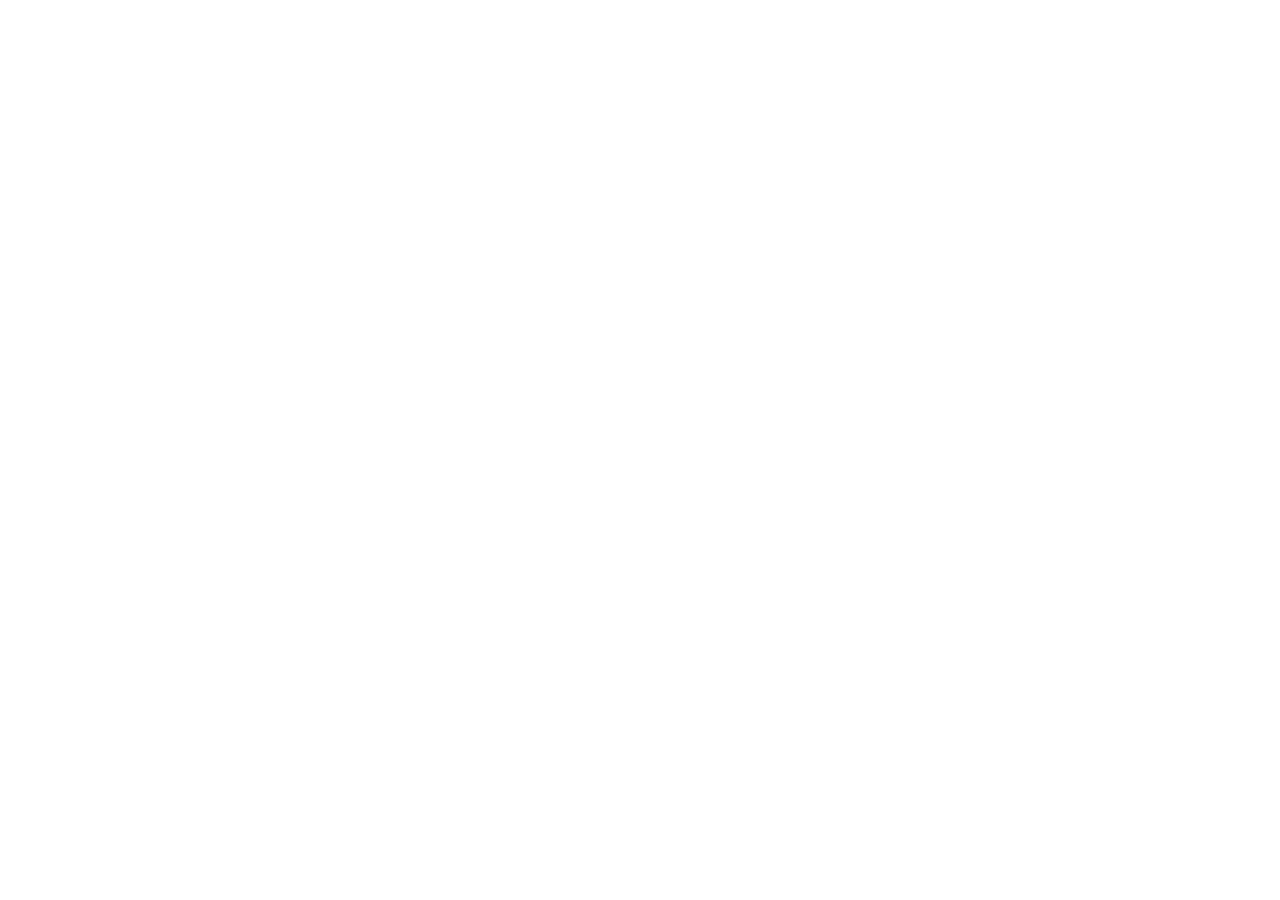
==== index.html @ 96f1d89b "wip" ====
<!DOCTYPE html>
<html lang="en">
<head>
    <meta charset="UTF-8">
    <meta name="viewport" content="width=device-width, initial-scale=1.0">
    <title>Document</title>
    <link rel="stylesheet" href="">
</head>
<body>
    
</body>
</html>
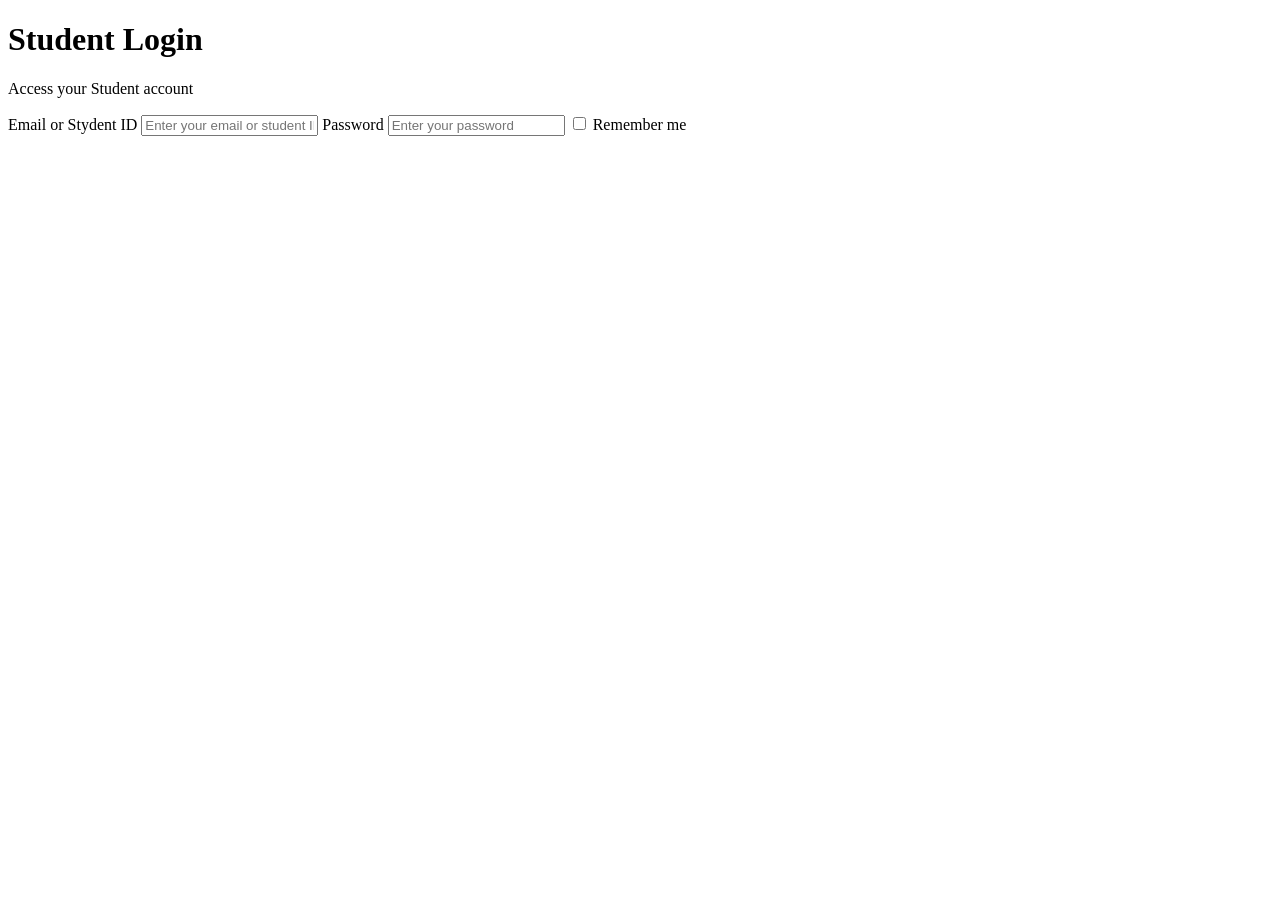
==== commit 358cedee: "wip" ====
--- a/index.html
+++ b/index.html
@@ -4,9 +4,27 @@
     <meta charset="UTF-8">
     <meta name="viewport" content="width=device-width, initial-scale=1.0">
     <title>Document</title>
-    <link rel="stylesheet" href="">
+    <link rel="preconnect" href="https://fonts.googleapis.com">
+    <link rel="preconnect" href="https://fonts.gstatic.com" crossorigin>
+    <link href="https://fonts.googleapis.com/css2?family=Poppins:ital,wght@0,100;0,200;0,300;0,400;0,500;0,600;0,700;0,800;0,900;1,100;1,200;1,300;1,400;1,500;1,600;1,700;1,800;1,900&display=swap" rel="stylesheet">
+    <link rel="stylesheet" href="reset.css">
 </head>
 <body>
-    
+    <header>
+        <form action="/api/register" method="post" class="start"></form>
+        <h1>Student Login</h1>
+        <p>Access your Student account</p>
+    </header>
+<!-- Поле email -->
+ <label for="email">Email or Stydent ID</label>
+ <input type="email" id="email" name="email" placeholder="Enter your email or student ID">
+
+<!-- Поле пароля -->
+ <label for="password">Password</label>
+ <input type="password" id="password" name="password" placeholder="Enter your password">
+ <label>
+  <input type="checkbox" name="agree" value="yes">
+  Remember me
+</label>
 </body>
 </html>
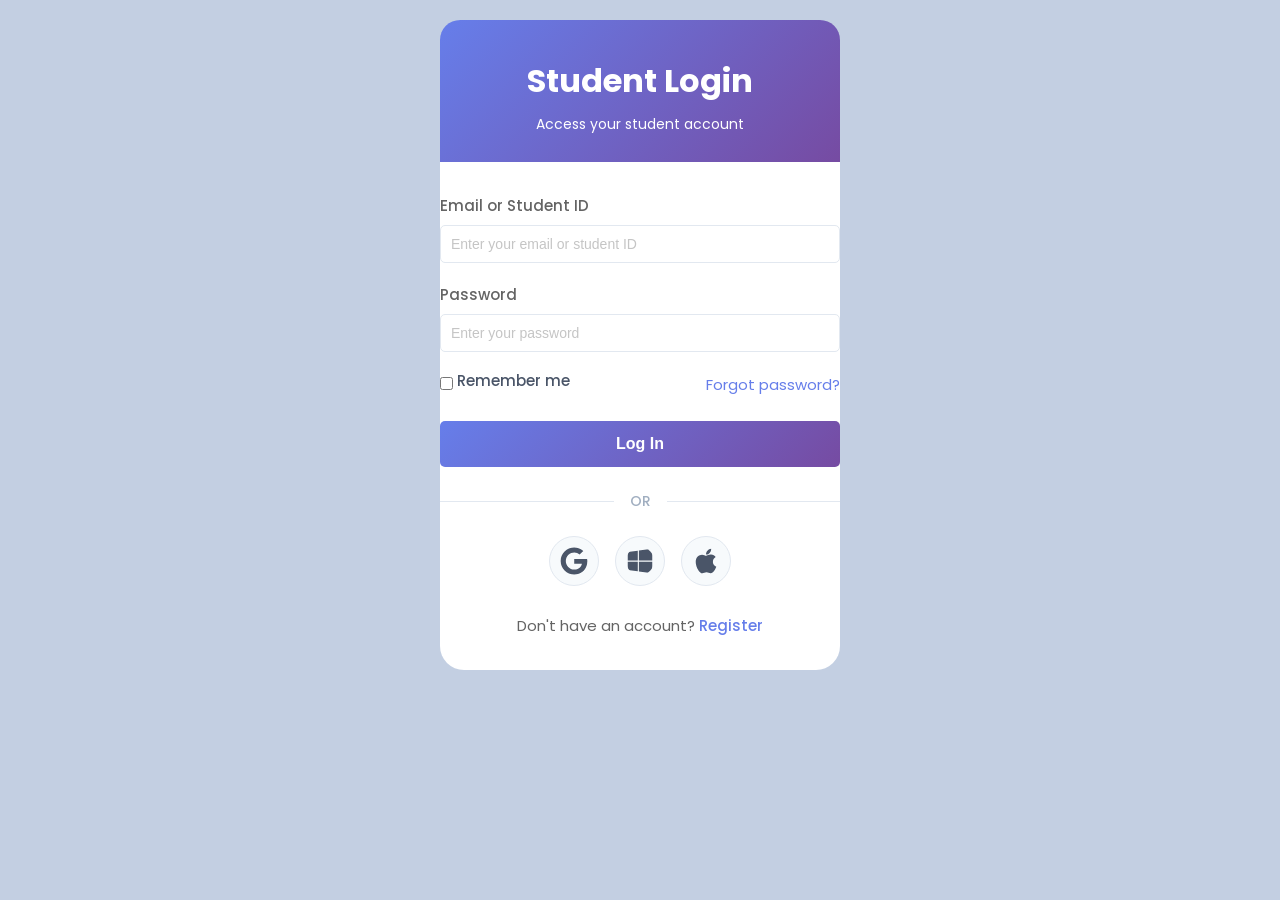
==== commit c194c7b7: "wip" ====
--- a/index.html
+++ b/index.html
@@ -3,28 +3,50 @@
 <head>
     <meta charset="UTF-8">
     <meta name="viewport" content="width=device-width, initial-scale=1.0">
-    <title>Document</title>
+    <title>Zen</title>
     <link rel="preconnect" href="https://fonts.googleapis.com">
     <link rel="preconnect" href="https://fonts.gstatic.com" crossorigin>
-    <link href="https://fonts.googleapis.com/css2?family=Poppins:ital,wght@0,100;0,200;0,300;0,400;0,500;0,600;0,700;0,800;0,900;1,100;1,200;1,300;1,400;1,500;1,600;1,700;1,800;1,900&display=swap" rel="stylesheet">
+    <link href="https://fonts.googleapis.com/css2?family=Poppins:wght@300;400;500;600;700&display=swap" rel="stylesheet">
     <link rel="stylesheet" href="reset.css">
+    <link rel="stylesheet" href="style.css">
 </head>
 <body>
-    <header>
-        <form action="/api/register" method="post" class="start"></form>
-        <h1>Student Login</h1>
-        <p>Access your Student account</p>
-    </header>
-<!-- Поле email -->
- <label for="email">Email or Stydent ID</label>
- <input type="email" id="email" name="email" placeholder="Enter your email or student ID">
-
-<!-- Поле пароля -->
- <label for="password">Password</label>
- <input type="password" id="password" name="password" placeholder="Enter your password">
- <label>
-  <input type="checkbox" name="agree" value="yes">
-  Remember me
-</label>
+    <main class="pickmi">
+        <header class="pickmi-header">
+            <h1>Student Login</h1>
+            <p>Access your student account</p>
+        </header>
+        <section>
+        <form action="/api/login" method="post">
+            <div class="mono">
+                <label for="email">Email or Student ID</label>
+                <input type="text" id="email" name="email" placeholder="Enter your email or student ID" required>
+            </div>
+            <div class="mono">
+                <label for="password">Password</label>
+                <input type="password" id="password" name="password" placeholder="Enter your password" required>
+            </div>
+            <div class="form">
+                <label class="remember-me">
+                    <input type="checkbox" name="remember"> 
+                    <span>Remember me</span>
+                </label>
+                <a href="#" class="forgot-link">Forgot password?</a>
+            </div>
+            <button type="submit" class="btn-submit">Log In</button>
+            <div class="or">
+                <span>OR</span>
+            </div>
+            <div class="foto">
+                    <svg stroke="currentColor" fill="currentColor" stroke-width="0" viewBox="0 0 488 512" height="30px" width="30px" xmlns="http://www.w3.org/2000/svg"><path d="M488 261.8C488 403.3 391.1 504 248 504 110.8 504 0 393.2 0 256S110.8 8 248 8c66.8 0 123 24.5 166.3 64.9l-67.5 64.9C258.5 52.6 94.3 116.6 94.3 256c0 86.5 69.1 156.6 153.7 156.6 98.2 0 135-70.4 140.8-106.9H248v-85.3h236.1c2.3 12.7 3.9 24.9 3.9 41.4z"></path></svg>
+                    <svg stroke="currentColor" fill="currentColor" stroke-width="0" viewBox="0 0 448 512" height="30px" width="30px" xmlns="http://www.w3.org/2000/svg"><path d="M0 93.7l183.6-25.3v177.4H0V93.7zm0 324.6l183.6 25.3V268.4H0v149.9zm203.8 28L448 480V268.4H203.8v177.9zm0-380.6v180.1H448V32L203.8 65.7z"></path></svg>
+                    <svg stroke="currentColor" fill="currentColor" stroke-width="0" viewBox="0 0 384 512" height="30px" width="30px" xmlns="http://www.w3.org/2000/svg"><path d="M318.7 268.7c-.2-36.7 16.4-64.4 50-84.8-18.8-26.9-47.2-41.7-84.7-44.6-35.5-2.8-74.3 20.7-88.5 20.7-15 0-49.4-19.7-76.4-19.7C63.3 141.2 4 184.8 4 273.5q0 39.3 14.4 81.2c12.8 36.7 59 126.7 107.2 125.2 25.2-.6 43-17.9 75.8-17.9 31.8 0 48.3 17.9 76.4 17.9 48.6-.7 90.4-82.5 102.6-119.3-65.2-30.7-61.7-90-61.7-91.9zm-56.6-164.2c27.3-32.4 24.8-61.9 24-72.5-24.1 1.4-52 16.4-67.9 34.9-17.5 19.8-27.8 44.3-25.6 71.9 26.1 2 49.9-11.4 69.5-34.3z"></path></svg>
+            </div>
+            <footer class="form-footer">
+                <p>Don't have an account? <a href="">Register</a></p>
+            </footer>
+        </main>
+    </form>
+    </section>
 </body>
 </html>
--- a/style.css
+++ b/style.css
@@ -0,0 +1,151 @@
+* {
+    margin: 0;
+    padding: 0;
+    box-sizing: border-box;
+}
+body {
+    font-family: 'Poppins', sans-serif;
+    background-color: #c3cfe2; 
+    display: flex;
+    align-items: center;
+    justify-content: center;
+    padding: 20px;
+}
+.pickmi {
+    background: white;
+    border-radius: 24px;
+    width: 400px;
+    height: 650px;
+}
+.pickmi-header {
+    text-align: center;
+    margin-bottom: 32px;
+    background: linear-gradient(135deg, #667eea 0%, #764ba2 100%);
+    border-radius: 20px 20px 0 0;
+    padding: 32px 20px 24px;
+}    
+.pickmi-header h1 {
+    font-size: 32px;
+    color: white;
+    line-height: 1.8;
+}
+.pickmi-header p {
+    font-size: 14px;
+    color: white;
+    line-height: 2;
+}
+.mono {
+    margin-bottom: 20px;
+    gap: 8px;
+    display: flex;
+    flex-direction: column;
+}
+.mono label {
+    color: rgb(100, 100, 100);
+    font-weight: 450;
+    font-size: 15px;
+}
+.mono input {
+    width: 100%;
+    padding: 10px;
+    font-size: 14px;
+    border: 1.5px solid #e2e8f0;
+    border-radius: 5px;
+}
+.mono input::placeholder {
+    color: #c5c5c5;
+}    
+.mono input:focus {
+    border-color: #3453db;
+    outline: none;
+    box-shadow: 0 0 0 3px rgba(52, 152, 219, 0.2);
+}
+.form {
+    display: flex;
+    justify-content: space-between;
+    align-items: center;
+    margin-bottom: 24px;
+}
+a {
+    text-decoration: none;
+}
+.remember-me span {
+    position: relative;
+    top: -4px;
+    font-size: 15px;
+    color: #4a5568;
+    font-weight: 450;
+}
+.forgot-link {
+    font-size: 15px;
+    color: #667eea;
+}
+.forgot-link:hover {
+    text-decoration: underline;
+    color: #764ba2;
+}
+.btn-submit {
+    width: 100%;
+    background: linear-gradient(135deg, #667eea 0%, #764ba2 100%);
+    color: white;
+    border: none;
+    padding: 14px;
+    font-size: 16px;
+    font-weight: 600;
+    border-radius: 5px;
+    margin-bottom: 24px;
+}
+.btn-submit:hover {
+    transform: translateY(-2px);
+    box-shadow: 0 10px 20px rgba(102, 126, 234, 0.3);
+}
+.or {
+    display: flex;
+    align-items: center;
+    text-align: center;
+    margin-bottom: 24px;
+}
+.or::before,
+.or::after {
+    content: '';
+    flex: 1;
+    border-bottom: 1px solid #e2e8f0;
+}
+.or span {
+    padding: 0 16px;
+    font-size: 14px;
+    color: #a0aec0;
+    font-weight: 500;
+}
+.foto {
+    display: flex;
+    justify-content: center;
+    gap: 16px;
+    margin-bottom: 28px;
+    color: rgb(100, 100, 100);
+}
+.foto svg {
+    width: 50px;
+    height: 50px;
+    padding: 10px;
+    background: #f7fafc;
+    border: 1.5px solid #e2e8f0;
+    border-radius: 25px;
+    color: #4a5568;
+}
+.form-footer {
+    text-align: center;
+    font-size: 15px;
+}
+.form-footer p {
+    color: rgb(100, 100, 100);
+}
+.form-footer a {
+    color: #667eea;
+    font-weight: 500;
+    transition: all 0.3s ease;
+}
+.form-footer a:hover {
+    text-decoration: underline;
+    color: #764ba2;
+}
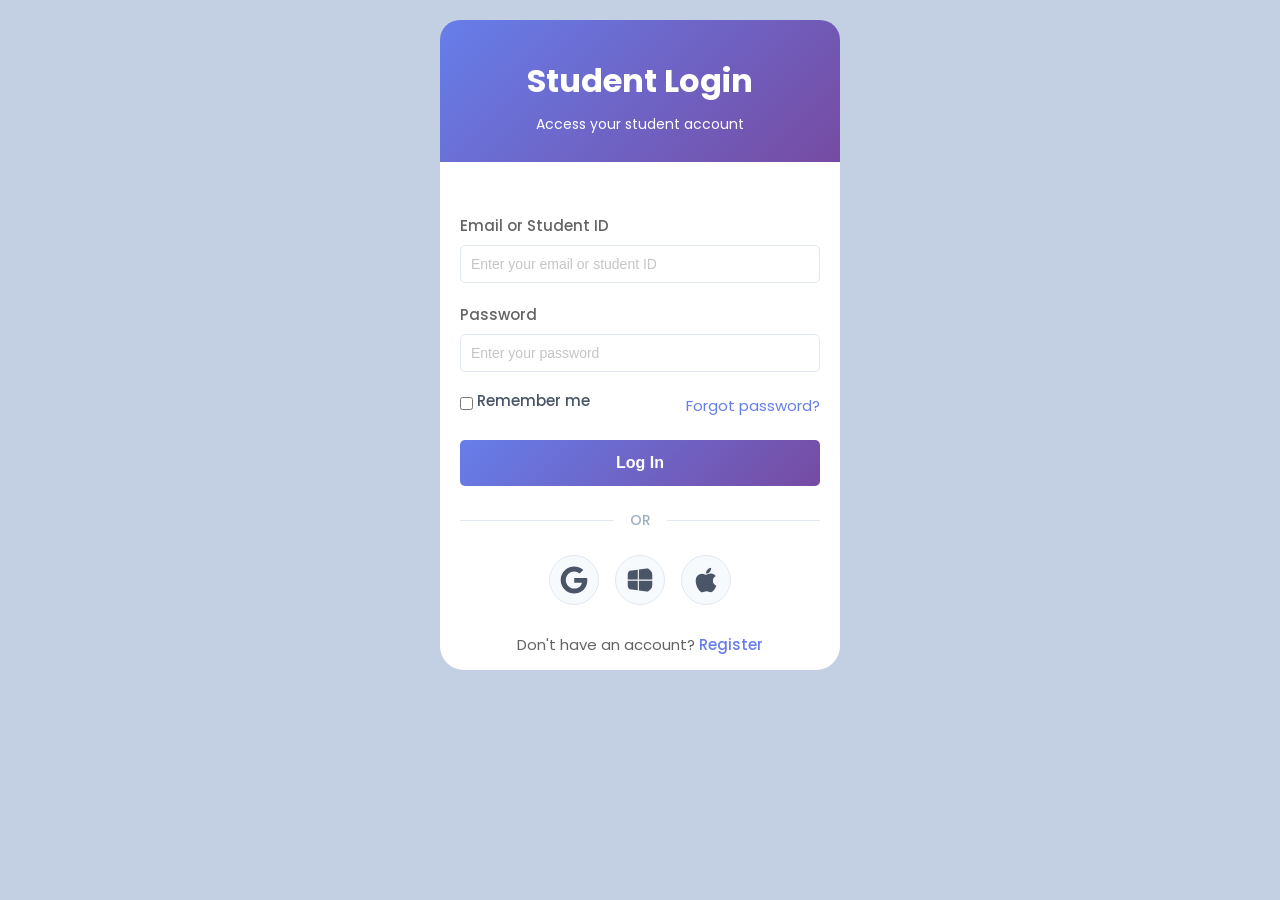
==== commit 3a9a751f: "wip" ====
--- a/index.html
+++ b/index.html
@@ -16,8 +16,7 @@
             <h1>Student Login</h1>
             <p>Access your student account</p>
         </header>
-        <section>
-        <form action="/api/login" method="post">
+        <form class="form" action="/api/login" method="post">
             <div class="mono">
                 <label for="email">Email or Student ID</label>
                 <input type="text" id="email" name="email" placeholder="Enter your email or student ID" required>
@@ -26,7 +25,7 @@
                 <label for="password">Password</label>
                 <input type="password" id="password" name="password" placeholder="Enter your password" required>
             </div>
-            <div class="form">
+            <div>
                 <label class="remember-me">
                     <input type="checkbox" name="remember"> 
                     <span>Remember me</span>
@@ -47,6 +46,5 @@
             </footer>
         </main>
     </form>
-    </section>
 </body>
 </html>
--- a/style.css
+++ b/style.css
@@ -34,6 +34,9 @@
     color: white;
     line-height: 2;
 }
+.form {
+    padding: 20px;
+}
 .mono {
     margin-bottom: 20px;
     gap: 8px;
@@ -60,12 +63,6 @@
     outline: none;
     box-shadow: 0 0 0 3px rgba(52, 152, 219, 0.2);
 }
-.form {
-    display: flex;
-    justify-content: space-between;
-    align-items: center;
-    margin-bottom: 24px;
-}
 a {
     text-decoration: none;
 }
@@ -79,6 +76,10 @@
 .forgot-link {
     font-size: 15px;
     color: #667eea;
+    position: relative;
+    top: -23px;
+    display: flex;
+    justify-content: flex-end;
 }
 .forgot-link:hover {
     text-decoration: underline;
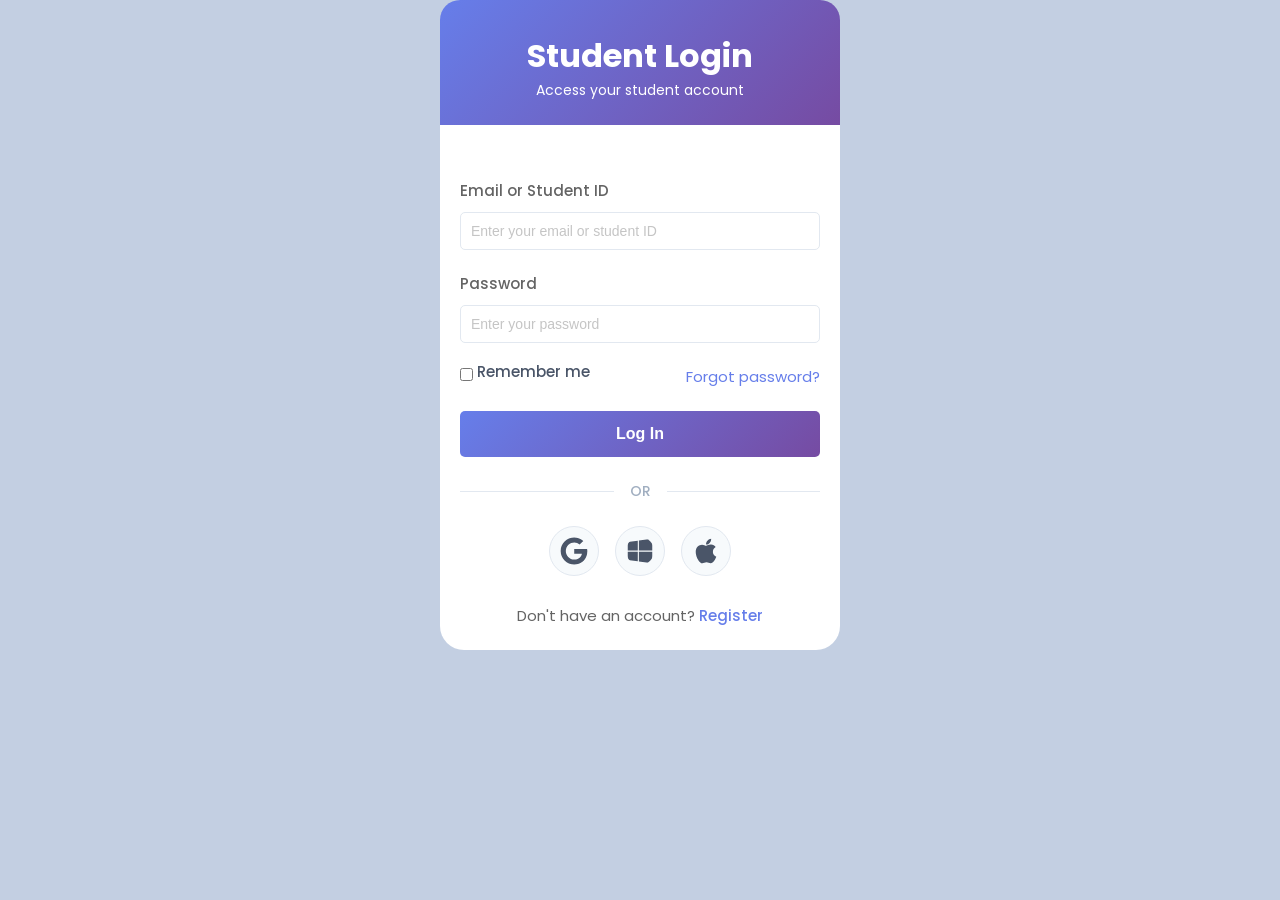
==== commit 8f942df3: "wip" ====
--- a/index.html
+++ b/index.html
@@ -16,7 +16,7 @@
             <h1>Student Login</h1>
             <p>Access your student account</p>
         </header>
-        <form class="form" action="/api/login" method="post">
+        <form class="form" action="/api/register" method="post">
             <div class="mono">
                 <label for="email">Email or Student ID</label>
                 <input type="text" id="email" name="email" placeholder="Enter your email or student ID" required>
@@ -42,7 +42,7 @@
                     <svg stroke="currentColor" fill="currentColor" stroke-width="0" viewBox="0 0 384 512" height="30px" width="30px" xmlns="http://www.w3.org/2000/svg"><path d="M318.7 268.7c-.2-36.7 16.4-64.4 50-84.8-18.8-26.9-47.2-41.7-84.7-44.6-35.5-2.8-74.3 20.7-88.5 20.7-15 0-49.4-19.7-76.4-19.7C63.3 141.2 4 184.8 4 273.5q0 39.3 14.4 81.2c12.8 36.7 59 126.7 107.2 125.2 25.2-.6 43-17.9 75.8-17.9 31.8 0 48.3 17.9 76.4 17.9 48.6-.7 90.4-82.5 102.6-119.3-65.2-30.7-61.7-90-61.7-91.9zm-56.6-164.2c27.3-32.4 24.8-61.9 24-72.5-24.1 1.4-52 16.4-67.9 34.9-17.5 19.8-27.8 44.3-25.6 71.9 26.1 2 49.9-11.4 69.5-34.3z"></path></svg>
             </div>
             <footer class="form-footer">
-                <p>Don't have an account? <a href="">Register</a></p>
+                <p>Don't have an account? <a href="re">Register</a></p>
             </footer>
         </main>
     </form>
--- a/style.css
+++ b/style.css
@@ -9,7 +9,6 @@
     display: flex;
     align-items: center;
     justify-content: center;
-    padding: 20px;
 }
 .pickmi {
     background: white;
@@ -27,12 +26,10 @@
 .pickmi-header h1 {
     font-size: 32px;
     color: white;
-    line-height: 1.8;
 }
 .pickmi-header p {
     font-size: 14px;
     color: white;
-    line-height: 2;
 }
 .form {
     padding: 20px;
@@ -42,6 +39,7 @@
     gap: 8px;
     display: flex;
     flex-direction: column;
+    line-height: 1.8;
 }
 .mono label {
     color: rgb(100, 100, 100);
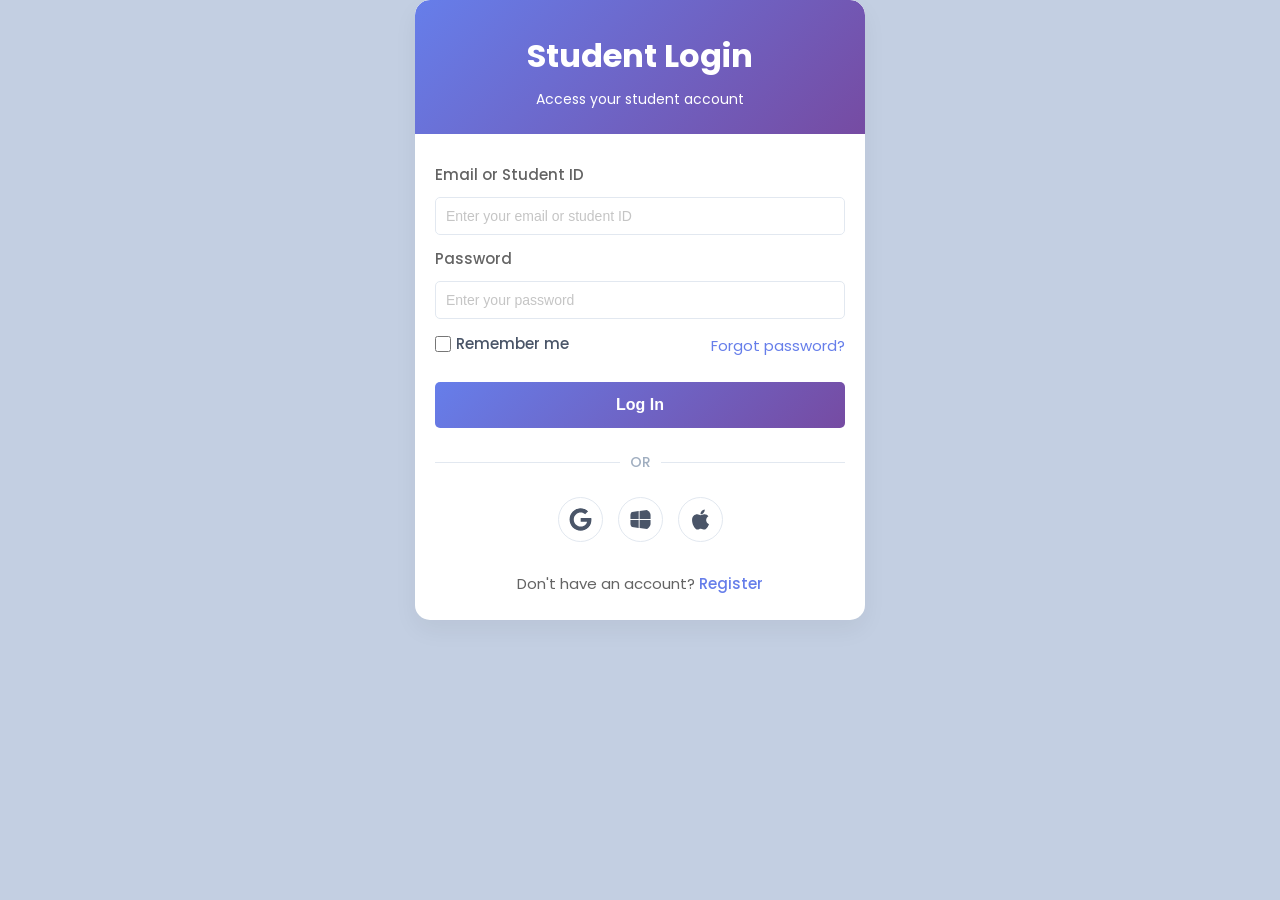
==== commit 158ef9df: "wip" ====
--- a/index.html
+++ b/index.html
@@ -25,7 +25,7 @@
                 <label for="password">Password</label>
                 <input type="password" id="password" name="password" placeholder="Enter your password" required>
             </div>
-            <div>
+            <div class="remember-forgot-container">
                 <label class="remember-me">
                     <input type="checkbox" name="remember"> 
                     <span>Remember me</span>
@@ -42,7 +42,7 @@
                     <svg stroke="currentColor" fill="currentColor" stroke-width="0" viewBox="0 0 384 512" height="30px" width="30px" xmlns="http://www.w3.org/2000/svg"><path d="M318.7 268.7c-.2-36.7 16.4-64.4 50-84.8-18.8-26.9-47.2-41.7-84.7-44.6-35.5-2.8-74.3 20.7-88.5 20.7-15 0-49.4-19.7-76.4-19.7C63.3 141.2 4 184.8 4 273.5q0 39.3 14.4 81.2c12.8 36.7 59 126.7 107.2 125.2 25.2-.6 43-17.9 75.8-17.9 31.8 0 48.3 17.9 76.4 17.9 48.6-.7 90.4-82.5 102.6-119.3-65.2-30.7-61.7-90-61.7-91.9zm-56.6-164.2c27.3-32.4 24.8-61.9 24-72.5-24.1 1.4-52 16.4-67.9 34.9-17.5 19.8-27.8 44.3-25.6 71.9 26.1 2 49.9-11.4 69.5-34.3z"></path></svg>
             </div>
             <footer class="form-footer">
-                <p>Don't have an account? <a href="re">Register</a></p>
+                <p>Don't have an account? <a href="register.html">Register</a></p>
             </footer>
         </main>
     </form>
--- a/style.css
+++ b/style.css
@@ -12,39 +12,56 @@
 }
 .pickmi {
     background: white;
-    border-radius: 24px;
-    width: 400px;
-    height: 650px;
+    border-radius: 15px;
+    width: 450px;
+    box-shadow: 0 10px 25px rgba(0, 0, 0, 0.05);
+    overflow: hidden;
 }
 .pickmi-header {
     text-align: center;
     margin-bottom: 32px;
     background: linear-gradient(135deg, #667eea 0%, #764ba2 100%);
-    border-radius: 20px 20px 0 0;
+    border-radius: 15px 15px 0 0;
     padding: 32px 20px 24px;
 }    
 .pickmi-header h1 {
     font-size: 32px;
     color: white;
+    margin-bottom: 8px;
 }
 .pickmi-header p {
     font-size: 14px;
     color: white;
+    line-height: 1.6;
 }
 .form {
-    padding: 20px;
+    padding: 0 20px 25px;
 }
 .mono {
-    margin-bottom: 20px;
-    gap: 8px;
+    margin-bottom: 15px;
+    gap: 5px;
     display: flex;
     flex-direction: column;
-    line-height: 1.8;
+    line-height: 1.2;
+}
+.mono select {
+    width: 100%;
+    padding: 12px;
+    font-size: 14px;
+    border: 1px solid #e2e8f0;
+    border-radius: 5px;
+    background-color: #f8fafc; /* Светлый фон как на макете */
+    color: #4a5568;
+}
+.mono select:focus {
+    border-color: #667eea;
+    outline: none;
 }
 .mono label {
     color: rgb(100, 100, 100);
     font-weight: 450;
     font-size: 15px;
+    margin-bottom: 8px;
 }
 .mono input {
     width: 100%;
@@ -64,9 +81,27 @@
 a {
     text-decoration: none;
 }
+.remember-forgot-container {
+    display: flex;
+    justify-content: space-between;
+    align-items: center;
+    margin-bottom: 25px;
+}
+.remember-me {
+    display: flex;
+    align-items: flex-start;
+    gap: 5px;
+    cursor: pointer;
+}
+.remember-me input[type="checkbox"] {
+    width: 16px;
+    height: 16px;
+    margin-top: 2px;
+    cursor: pointer;
+}
 .remember-me span {
     position: relative;
-    top: -4px;
+    top: -2px;
     font-size: 15px;
     color: #4a5568;
     font-weight: 450;
@@ -74,10 +109,6 @@
 .forgot-link {
     font-size: 15px;
     color: #667eea;
-    position: relative;
-    top: -23px;
-    display: flex;
-    justify-content: flex-end;
 }
 .forgot-link:hover {
     text-decoration: underline;
@@ -93,6 +124,8 @@
     font-weight: 600;
     border-radius: 5px;
     margin-bottom: 24px;
+    cursor: pointer;
+    transition: all 0.3s ease;
 }
 .btn-submit:hover {
     transform: translateY(-2px);
@@ -101,7 +134,6 @@
 .or {
     display: flex;
     align-items: center;
-    text-align: center;
     margin-bottom: 24px;
 }
 .or::before,
@@ -111,7 +143,7 @@
     border-bottom: 1px solid #e2e8f0;
 }
 .or span {
-    padding: 0 16px;
+    padding: 0 10px;
     font-size: 14px;
     color: #a0aec0;
     font-weight: 500;
@@ -119,18 +151,21 @@
 .foto {
     display: flex;
     justify-content: center;
-    gap: 16px;
-    margin-bottom: 28px;
+    gap: 15px;
+    margin-bottom: 30px;
     color: rgb(100, 100, 100);
 }
 .foto svg {
-    width: 50px;
-    height: 50px;
+    width: 45px;
+    height: 45px;
     padding: 10px;
-    background: #f7fafc;
+    background: white;
     border: 1.5px solid #e2e8f0;
     border-radius: 25px;
     color: #4a5568;
+}
+.foto svg:hover {
+    background: #f0efef;
 }
 .form-footer {
     text-align: center;
@@ -147,4 +182,4 @@
 .form-footer a:hover {
     text-decoration: underline;
     color: #764ba2;
-}+}
